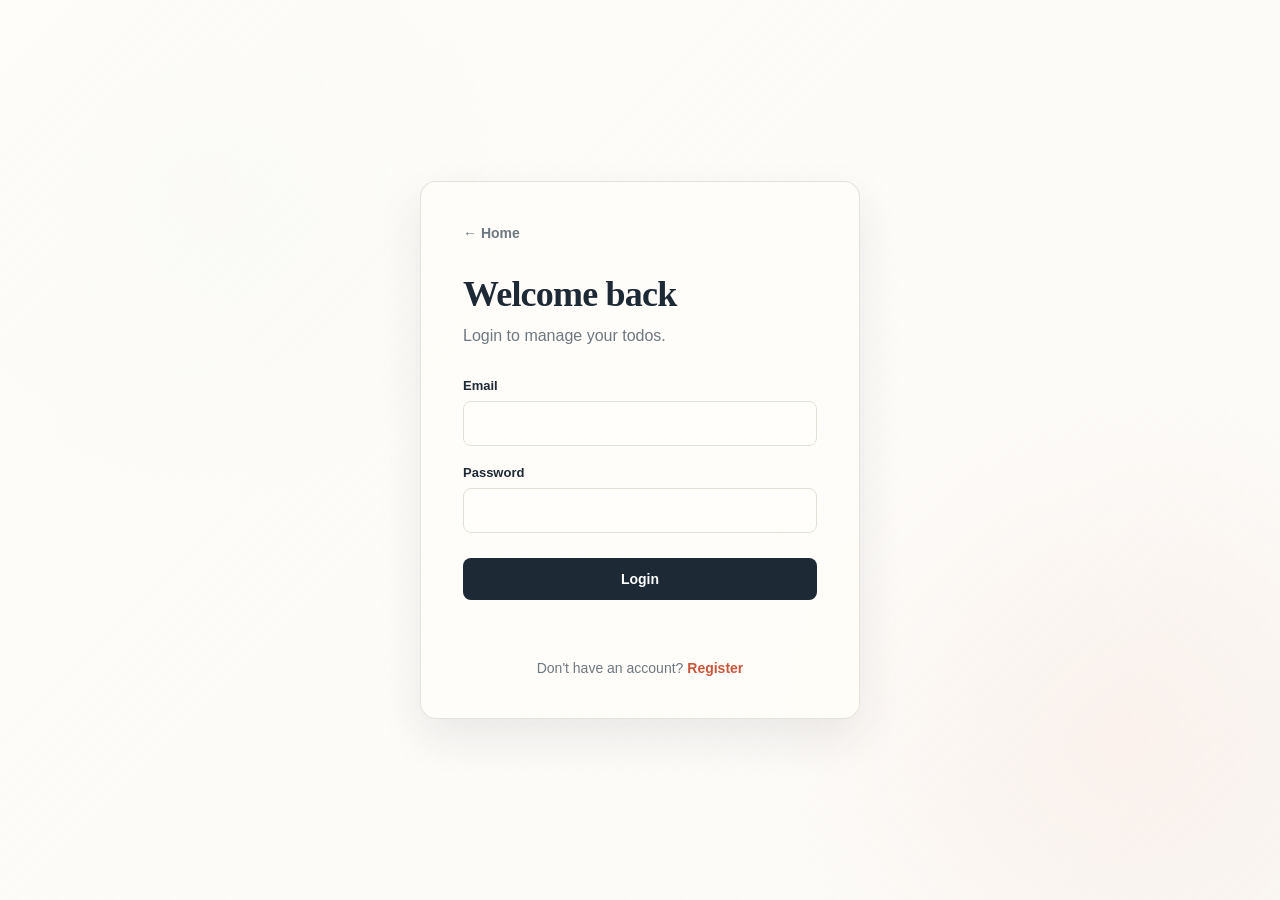
==== login.html @ 617d4ba5 "intial commit" ====
<!DOCTYPE html>
<html lang="en">
<head>
    <meta charset="UTF-8">
    <meta name="viewport" content="width=device-width, initial-scale=1.0">
    <title>Login - Todo App</title>
    <link rel="stylesheet" href="css/style.css">
</head>
<body class="auth-page">
    <div class="auth-card">
        <a href="index.html" class="back-link">← Home</a>
        <h1>Welcome back</h1>
        <p class="auth-subtitle">Login to manage your todos.</p>

        <form id="loginForm">
            <label>Email</label>
            <input type="email" id="loginEmail" required>

            <label>Password</label>
            <input type="password" id="loginPassword" required>

            <button type="submit" class="button full">Login</button>
        </form>

        <p id="loginMessage" class="message"></p>
        <p class="switch-text">Don't have an account? <a href="register.html">Register</a></p>
    </div>

    <script src="js/script.js"></script>
</body>
</html>
---- css/style.css ----
* {
    box-sizing: border-box;
    margin: 0;
    padding: 0;
}
@import url('https://fonts.googleapis.com/css2?family=DM+Sans:wght@400;500;600;700&family=Fraunces:opsz,wght@9..144,600;9..144,700&display=swap');

:root {
    --ink: #1d2935;
    --muted: #6d7880;
    --paper: #f6f3ed;
    --surface: #fffdf9;
    --line: #e4dfd6;
    --accent: #e86f51;
    --accent-dark: #c9563c;
    --teal: #2f7774;
    --shadow: 0 18px 45px rgba(40, 47, 50, 0.09);
}

* {
    box-sizing: border-box;
    margin: 0;
    padding: 0;
}

body {
    min-height: 100vh;
    font-family: "DM Sans", "Trebuchet MS", sans-serif;
    color: var(--ink);
    background: var(--paper);
}

body::before {
    position: fixed;
    z-index: -1;
    inset: 0;
    background: linear-gradient(135deg, rgba(255, 253, 249, 0.9), rgba(246, 243, 237, 0.45));
    content: "";
    pointer-events: none;
}

a {
    color: inherit;
    text-decoration: none;
}

button,
input {
    font: inherit;
}

button,
a {
    transition: transform 180ms ease, background-color 180ms ease, border-color 180ms ease, color 180ms ease, box-shadow 180ms ease;
}

button:focus-visible,
a:focus-visible,
input:focus-visible {
    outline: 3px solid rgba(232, 111, 81, 0.28);
    outline-offset: 3px;
}

.navbar {
    height: 78px;
    padding: 0 7%;
    display: flex;
    align-items: center;
    justify-content: space-between;
    background: rgba(255, 253, 249, 0.86);
    border-bottom: 1px solid rgba(228, 223, 214, 0.8);
    backdrop-filter: blur(14px);
}

.navbar h2 {
    color: var(--ink);
    font-family: Fraunces, Georgia, serif;
    font-size: 24px;
    letter-spacing: -0.4px;
}

.navbar div {
    display: flex;
    align-items: center;
    gap: 26px;
}

.navbar a:not(.nav-button) {
    color: var(--muted);
    font-size: 14px;
    font-weight: 600;
}

.navbar a:not(.nav-button):hover,
.back-link:hover {
    color: var(--accent-dark);
}

.nav-button {
    padding: 11px 18px;
    border-radius: 8px;
    background: var(--ink);
    color: white;
    font-size: 14px;
    font-weight: 700;
}

.nav-button:hover,
.button:hover {
    background: var(--accent-dark);
    box-shadow: 0 8px 18px rgba(201, 86, 60, 0.18);
    transform: translateY(-2px);
}

.hero {
    min-height: calc(100vh - 78px);
    display: flex;
    align-items: center;
    padding: 70px 10%;
    background: radial-gradient(circle at 82% 36%, rgba(232, 111, 81, 0.13), transparent 24%),
        radial-gradient(circle at 10% 80%, rgba(47, 119, 116, 0.1), transparent 22%);
}

.hero-content {
    max-width: 700px;
    animation: rise-in 650ms ease both;
}

.small-title {
    margin-bottom: 17px;
    color: var(--teal);
    font-size: 12px;
    font-weight: 700;
    letter-spacing: 2.4px;
}

.hero h1 {
    max-width: 680px;
    margin-bottom: 24px;
    color: var(--ink);
    font-family: Fraunces, Georgia, serif;
    font-size: clamp(3.2rem, 7vw, 6.2rem);
    line-height: 0.98;
    letter-spacing: -2px;
}

.hero-text {
    max-width: 510px;
    color: var(--muted);
    font-size: 18px;
    line-height: 1.65;
}

.hero-buttons {
    display: flex;
    gap: 12px;
    margin-top: 32px;
}

.button {
    border: 0;
    border-radius: 8px;
    background: var(--ink);
    color: white;
    padding: 13px 22px;
    cursor: pointer;
    font-size: 14px;
    font-weight: 700;
}

.button.secondary {
    border: 1px solid var(--line);
    background: rgba(255, 253, 249, 0.7);
    color: var(--ink);
}

.button.secondary:hover {
    border-color: var(--ink);
    background: var(--surface);
    box-shadow: none;
}

.auth-page {
    min-height: 100vh;
    display: flex;
    align-items: center;
    justify-content: center;
    padding: 28px 20px;
    background: radial-gradient(circle at 15% 20%, rgba(47, 119, 116, 0.13), transparent 28%),
        radial-gradient(circle at 88% 82%, rgba(232, 111, 81, 0.13), transparent 27%);
}

.auth-card {
    width: 100%;
    max-width: 440px;
    padding: 42px;
    border: 1px solid rgba(228, 223, 214, 0.9);
    border-radius: 16px;
    background: rgba(255, 253, 249, 0.88);
    box-shadow: var(--shadow);
    animation: rise-in 500ms ease both;
}

.back-link {
    display: inline-block;
    margin-bottom: 32px;
    color: var(--muted);
    font-size: 14px;
    font-weight: 600;
}

.auth-card h1 {
    margin-bottom: 9px;
    font-family: Fraunces, Georgia, serif;
    font-size: 36px;
    letter-spacing: -0.8px;
}

.auth-subtitle {
    margin-bottom: 30px;
    color: var(--muted);
    line-height: 1.5;
}

.auth-card form {
    display: flex;
    flex-direction: column;
}

label {
    margin-bottom: 8px;
    color: var(--ink);
    font-size: 13px;
    font-weight: 700;
}

input {
    width: 100%;
    margin-bottom: 19px;
    padding: 13px 14px;
    border: 1px solid var(--line);
    border-radius: 8px;
    outline: none;
    background: #fffefa;
    color: var(--ink);
    font-size: 15px;
}

input::placeholder {
    color: #a2a7a5;
}

input:focus {
    border-color: var(--teal);
    box-shadow: 0 0 0 4px rgba(47, 119, 116, 0.1);
}

.full {
    width: 100%;
    margin-top: 6px;
}

.switch-text {
    margin-top: 25px;
    color: var(--muted);
    font-size: 14px;
    text-align: center;
}

.switch-text a {
    color: var(--accent-dark);
    font-weight: 700;
}

.message {
    min-height: 20px;
    margin-top: 15px;
    color: var(--accent-dark);
    font-size: 14px;
    text-align: center;
}

.todo-page {
    min-height: 100vh;
}

.dashboard-nav {
    padding: 0 6%;
}

.user-area {
    display: flex;
    align-items: center;
    gap: 18px;
}

.user-area span {
    max-width: 260px;
    overflow: hidden;
    color: var(--muted);
    font-size: 13px;
    text-overflow: ellipsis;
    white-space: nowrap;
}

.logout-button {
    border: 1px solid var(--line);
    border-radius: 8px;
    background: transparent;
    color: var(--ink);
    padding: 9px 14px;
    cursor: pointer;
    font-size: 13px;
    font-weight: 700;
}

.logout-button:hover {
    border-color: var(--accent);
    color: var(--accent-dark);
}

.todo-container {
    max-width: 920px;
    margin: 0 auto;
    padding: 64px 20px 80px;
}

.todo-header {
    margin-bottom: 28px;
}

.todo-header h1 {
    font-family: Fraunces, Georgia, serif;
    font-size: 46px;
    letter-spacing: -1px;
}

.add-form {
    display: grid;
    grid-template-columns: 1.15fr 1fr auto;
    gap: 10px;
    margin-bottom: 14px;
    padding: 10px;
    border: 1px solid var(--line);
    border-radius: 12px;
    background: rgba(255, 253, 249, 0.7);
}

.add-form input {
    margin: 0;
    border-color: transparent;
    background: var(--surface);
}

.add-form .button {
    min-height: 46px;
}

.todo-list {
    display: flex;
    flex-direction: column;
    gap: 12px;
    margin-top: 28px;
}

.todo-card {
    display: flex;
    align-items: center;
    justify-content: space-between;
    gap: 18px;
    padding: 19px 20px;
    border: 1px solid var(--line);
    border-radius: 12px;
    background: rgba(255, 253, 249, 0.9);
    box-shadow: 0 6px 20px rgba(40, 47, 50, 0.04);
    animation: rise-in 350ms ease both;
}

.todo-card:hover {
    border-color: #cfc6b9;
    box-shadow: 0 12px 28px rgba(40, 47, 50, 0.08);
    transform: translateY(-2px);
}

.todo-info {
    min-width: 0;
    flex: 1;
}

.todo-info h3 {
    margin-bottom: 6px;
    overflow-wrap: anywhere;
    font-size: 17px;
}

.todo-info p {
    overflow-wrap: anywhere;
    color: var(--muted);
    font-size: 14px;
    line-height: 1.45;
}

.completed h3 {
    color: #8a908f;
    text-decoration: line-through;
}

.todo-actions {
    display: flex;
    flex-shrink: 0;
    gap: 7px;
}

.todo-actions button {
    padding: 8px 11px;
    border: 1px solid var(--line);
    border-radius: 7px;
    background: transparent;
    color: var(--ink);
    cursor: pointer;
    font-size: 12px;
    font-weight: 700;
}

.todo-actions button:hover {
    border-color: var(--ink);
    background: var(--surface);
}

.todo-actions .complete-button {
    border-color: var(--teal);
    background: var(--teal);
    color: white;
}

.todo-actions .complete-button:hover {
    border-color: #245f5d;
    background: #245f5d;
}

.complete-button.completed-button {
    border-color: var(--accent);
    background: var(--accent);
}

.complete-button.completed-button:hover {
    border-color: var(--accent-dark);
    background: var(--accent-dark);
}

.todo-card.completed {
    opacity: 0.78;
}

@keyframes rise-in {
    from {
        opacity: 0;
        transform: translateY(12px);
    }
@media (max-width: 700px) {
    .navbar {
        height: 70px;
        padding: 0 5%;
    }

    .navbar div {
        gap: 14px;
    }

    .nav-button {
        padding: 10px 13px;
    }

    .hero {
        min-height: calc(100vh - 70px);
        padding: 58px 8%;
    }

    .hero h1 {
        font-size: clamp(3.1rem, 15vw, 4.4rem);
        letter-spacing: -1.5px;
    }

    .hero-text {
        font-size: 16px;
    }

    .hero-buttons {
        flex-wrap: wrap;
    }

    .auth-card {
        padding: 32px 25px;
    }

    .todo-container {
        padding-top: 46px;
    }

    .todo-header h1 {
        font-size: 40px;
    }

    .add-form {
        grid-template-columns: 1fr;
        padding: 8px;
    }

    .add-form .button {
        width: 100%;
    }

    .todo-card {
        align-items: flex-start;
        flex-direction: column;
    }

    .todo-actions {
        width: 100%;
    }

    .todo-actions button {
        flex: 1;
    }

    .user-area span {
        display: none;
    }
}

@media (prefers-reduced-motion: reduce) {
    *,
    *::before,
    *::after {
        scroll-behavior: auto !important;
        transition-duration: 0.01ms !important;
        animation-duration: 0.01ms !important;
    }
}
body {
    font-family: Arial, sans-serif;
    color: #202124;
    background: #f7f8fa;
}

a {
    color: inherit;
    text-decoration: none;
}

.navbar {
    height: 72px;
    padding: 0 7%;
    display: flex;
    align-items: center;
    justify-content: space-between;
    background: white;
    border-bottom: 1px solid #e8e8e8;
}

.navbar h2 {
    font-size: 22px;
}

.navbar div {
    display: flex;
    align-items: center;
    gap: 24px;
}

.nav-button {
    padding: 10px 18px;
    border-radius: 7px;
    background: #202124;
    color: white;
}

.hero {
    min-height: calc(100vh - 72px);
    display: flex;
    align-items: center;
    padding: 50px 10%;
    background: #f7f8fa;
}

.hero-content {
    max-width: 650px;
}

.small-title {
    font-size: 12px;
    letter-spacing: 2px;
    font-weight: bold;
    color: #777;
    margin-bottom: 16px;
}

.hero h1 {
    font-size: 64px;
    line-height: 1.08;
    margin-bottom: 22px;
}

.hero-text {
    color: #666;
    font-size: 18px;
    line-height: 1.6;
    max-width: 500px;
}

.hero-buttons {
    display: flex;
    gap: 12px;
    margin-top: 30px;
}

.button {
    border: none;
    background: #202124;
    color: white;
    padding: 12px 22px;
    border-radius: 7px;
    font-size: 15px;
    cursor: pointer;
}

.button.secondary {
    background: white;
    color: #202124;
    border: 1px solid #d5d5d5;
}

.auth-page {
    min-height: 100vh;
    display: flex;
    justify-content: center;
    align-items: center;
    padding: 20px;
}

.auth-card {
    width: 100%;
    max-width: 420px;
    background: white;
    padding: 38px;
    border: 1px solid #e5e5e5;
    border-radius: 12px;
    box-shadow: 0 8px 30px rgba(0, 0, 0, 0.05);
}

.back-link {
    color: #666;
    display: inline-block;
    margin-bottom: 30px;
}

.auth-card h1 {
    font-size: 30px;
    margin-bottom: 8px;
}

.auth-subtitle {
    color: #777;
    margin-bottom: 28px;
}

.auth-card form {
    display: flex;
    flex-direction: column;
}

label {
    font-size: 14px;
    font-weight: bold;
    margin-bottom: 7px;
}

input {
    width: 100%;
    padding: 12px 13px;
    border: 1px solid #d8d8d8;
    border-radius: 7px;
    font-size: 15px;
    outline: none;
    margin-bottom: 18px;
}

input:focus {
    border-color: #777;
}

.full {
    width: 100%;
    margin-top: 5px;
}

.switch-text {
    text-align: center;
    color: #777;
    margin-top: 24px;
    font-size: 14px;
}

.switch-text a {
    color: #202124;
    font-weight: bold;
}

.message {
    min-height: 20px;
    margin-top: 15px;
    text-align: center;
    font-size: 14px;
}

.todo-page {
    min-height: 100vh;
}

.dashboard-nav {
    padding: 0 6%;
}

.user-area {
    display: flex;
    gap: 18px;
    align-items: center;
}

.user-area span {
    color: #666;
    font-size: 14px;
}

.logout-button {
    border: 1px solid #ddd;
    background: white;
    padding: 8px 14px;
    border-radius: 6px;
    cursor: pointer;
}

.todo-container {
    max-width: 900px;
    margin: 55px auto;
    padding: 0 20px;
}

.todo-header {
    margin-bottom: 25px;
}

.todo-header h1 {
    font-size: 36px;
}

.add-form {
    display: grid;
    grid-template-columns: 1.2fr 1fr auto;
    gap: 10px;
    margin-bottom: 15px;
}

.add-form input {
    margin: 0;
}

.todo-list {
    display: flex;
    flex-direction: column;
    gap: 12px;
    margin-top: 25px;
}

.todo-card {
    background: white;
    border: 1px solid #e5e5e5;
    border-radius: 9px;
    padding: 18px;
    display: flex;
    align-items: center;
    justify-content: space-between;
    gap: 15px;
}

.todo-info {
    flex: 1;
}

.todo-info h3 {
    margin-bottom: 6px;
}

.todo-info p {
    color: #777;
    font-size: 14px;
}

.completed h3 {
    text-decoration: line-through;
    color: #888;
}

.todo-actions {
    display: flex;
    gap: 7px;
}

.todo-actions button {
    padding: 8px 11px;
    border: 1px solid #ddd;
    background: white;
    border-radius: 6px;
    cursor: pointer;
}

.todo-actions .complete-button {
    background: #202124;
    color: white;
    border-color: #202124;
}

@media (max-width: 700px) {
    .hero h1 {
        font-size: 44px;
    }

    .add-form {
        grid-template-columns: 1fr;
    }

    .navbar {
        padding: 0 5%;
    }

    .user-area span {
        display: none;
    }
}

.complete-button.completed-button {
    background: #2e7d32;
    color: white;
    border-color: #2e7d32;
}

.todo-card.completed {
    opacity: 0.85;
}
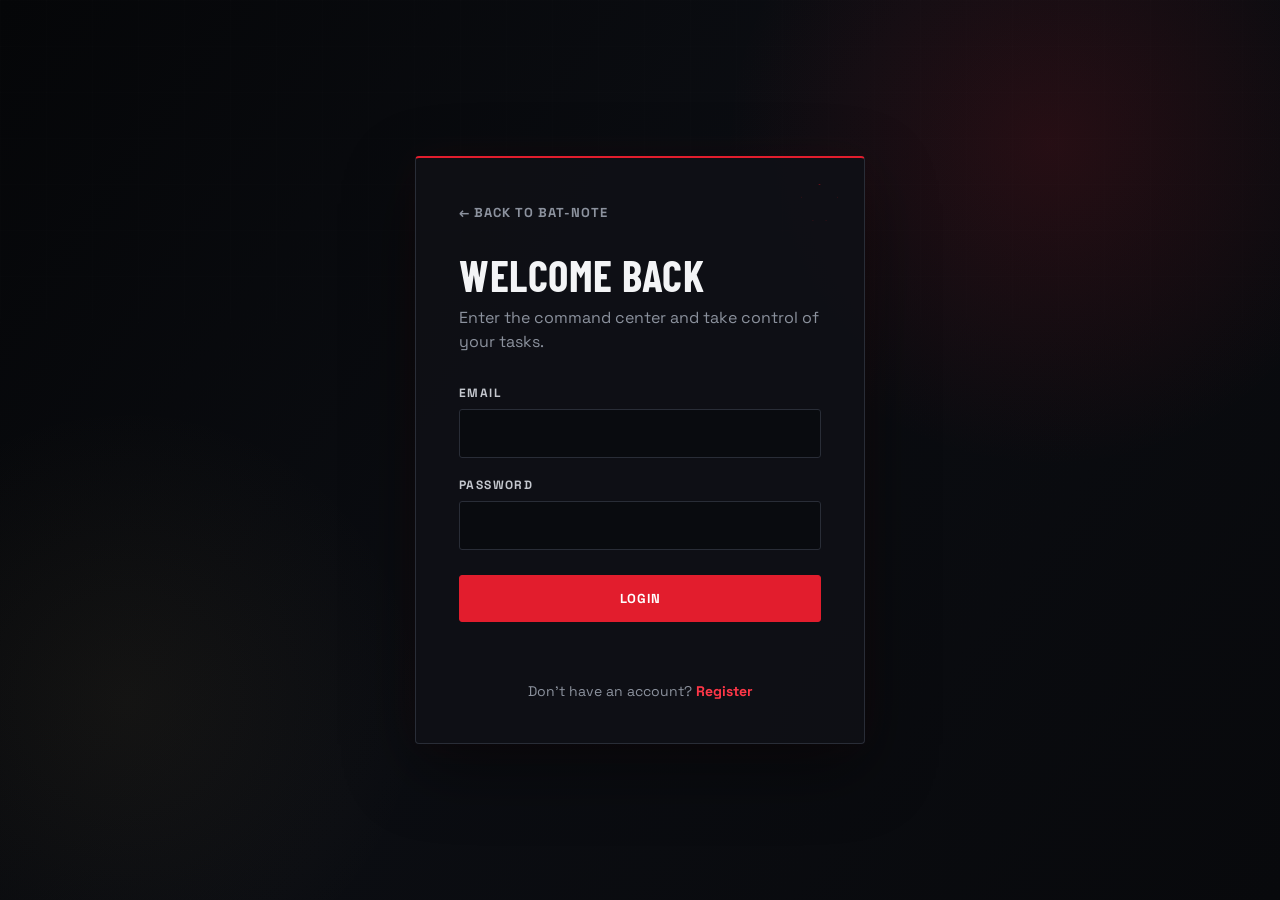
==== commit 47c6cf0e: "bat-note-v1" ====
--- a/login.html
+++ b/login.html
@@ -3,14 +3,14 @@
 <head>
     <meta charset="UTF-8">
     <meta name="viewport" content="width=device-width, initial-scale=1.0">
-    <title>Login - Todo App</title>
+    <title>Login - bat-note</title>
     <link rel="stylesheet" href="css/style.css">
 </head>
 <body class="auth-page">
     <div class="auth-card">
-        <a href="index.html" class="back-link">← Home</a>
+        <a href="index.html" class="back-link">&larr; Back to bat-note</a>
         <h1>Welcome back</h1>
-        <p class="auth-subtitle">Login to manage your todos.</p>
+        <p class="auth-subtitle">Enter the command center and take control of your tasks.</p>
 
         <form id="loginForm">
             <label>Email</label>
--- a/css/style.css
+++ b/css/style.css
@@ -1,42 +1,59 @@
+@import url('https://fonts.googleapis.com/css2?family=Barlow+Condensed:wght@500;600;700&family=Space+Grotesk:wght@400;500;600;700&display=swap');
+
+:root {
+    --void: #050608;
+    --panel: rgba(15, 17, 22, 0.88);
+    --panel-light: #151820;
+    --line: #292d37;
+    --line-bright: #454b58;
+    --white: #f3f4f6;
+    --muted: #8c929e;
+    --red: #e21d2d;
+    --red-bright: #ff3748;
+    --red-dark: #9d101d;
+    --gold: #c6a85c;
+    --shadow: 0 24px 70px rgba(0, 0, 0, 0.45);
+}
+
 * {
     box-sizing: border-box;
     margin: 0;
     padding: 0;
 }
-@import url('https://fonts.googleapis.com/css2?family=DM+Sans:wght@400;500;600;700&family=Fraunces:opsz,wght@9..144,600;9..144,700&display=swap');
-
-:root {
-    --ink: #1d2935;
-    --muted: #6d7880;
-    --paper: #f6f3ed;
-    --surface: #fffdf9;
-    --line: #e4dfd6;
-    --accent: #e86f51;
-    --accent-dark: #c9563c;
-    --teal: #2f7774;
-    --shadow: 0 18px 45px rgba(40, 47, 50, 0.09);
-}
-
-* {
-    box-sizing: border-box;
-    margin: 0;
-    padding: 0;
+
+html {
+    scroll-behavior: smooth;
 }
 
 body {
     min-height: 100vh;
-    font-family: "DM Sans", "Trebuchet MS", sans-serif;
-    color: var(--ink);
-    background: var(--paper);
-}
-
-body::before {
+    overflow-x: hidden;
+    color: var(--white);
+    background: var(--void);
+    font-family: "Space Grotesk", "Trebuchet MS", sans-serif;
+}
+
+body::before,
+body::after {
     position: fixed;
     z-index: -1;
     inset: 0;
-    background: linear-gradient(135deg, rgba(255, 253, 249, 0.9), rgba(246, 243, 237, 0.45));
     content: "";
     pointer-events: none;
+}
+
+body::before {
+    background: radial-gradient(circle at 82% 16%, rgba(226, 29, 45, 0.13), transparent 25%),
+        radial-gradient(circle at 10% 78%, rgba(198, 168, 92, 0.06), transparent 22%),
+        linear-gradient(125deg, #050608 0%, #0b0d12 48%, #08090c 100%);
+}
+
+body::after {
+    opacity: 0.3;
+    background-image: linear-gradient(rgba(255, 255, 255, 0.025) 1px, transparent 1px),
+        linear-gradient(90deg, rgba(255, 255, 255, 0.025) 1px, transparent 1px);
+    background-size: 46px 46px;
+    mask-image: linear-gradient(to bottom, black, transparent 85%);
 }
 
 a {
@@ -50,36 +67,72 @@
 }
 
 button,
-a {
-    transition: transform 180ms ease, background-color 180ms ease, border-color 180ms ease, color 180ms ease, box-shadow 180ms ease;
+a,
+input {
+    transition: transform 220ms ease, background-color 220ms ease, border-color 220ms ease, color 220ms ease, box-shadow 220ms ease, opacity 220ms ease;
 }
 
 button:focus-visible,
 a:focus-visible,
 input:focus-visible {
-    outline: 3px solid rgba(232, 111, 81, 0.28);
-    outline-offset: 3px;
+    outline: 2px solid var(--red-bright);
+    outline-offset: 4px;
 }
 
 .navbar {
-    height: 78px;
+    position: relative;
+    z-index: 2;
+    height: 82px;
     padding: 0 7%;
     display: flex;
     align-items: center;
     justify-content: space-between;
-    background: rgba(255, 253, 249, 0.86);
-    border-bottom: 1px solid rgba(228, 223, 214, 0.8);
-    backdrop-filter: blur(14px);
-}
-
-.navbar h2 {
-    color: var(--ink);
-    font-family: Fraunces, Georgia, serif;
-    font-size: 24px;
-    letter-spacing: -0.4px;
-}
-
-.navbar div {
+    border-bottom: 1px solid rgba(69, 75, 88, 0.55);
+    background: rgba(5, 6, 8, 0.8);
+    backdrop-filter: blur(18px);
+}
+
+.navbar::after {
+    position: absolute;
+    right: 7%;
+    bottom: -1px;
+    left: 7%;
+    height: 1px;
+    background: linear-gradient(90deg, transparent, var(--red), transparent);
+    content: "";
+    opacity: 0.7;
+}
+
+.brand {
+    display: inline-flex;
+    align-items: center;
+    gap: 12px;
+}
+
+.brand img {
+    width: 62px;
+    height: 38px;
+    border: 1px solid var(--red-dark);
+    border-radius: 3px;
+    object-fit: cover;
+    object-position: center;
+    box-shadow: 0 0 18px rgba(226, 29, 45, 0.2);
+}
+
+.brand-name {
+    color: var(--white);
+    font-family: "Barlow Condensed", Impact, sans-serif;
+    font-size: 27px;
+    font-weight: 700;
+    letter-spacing: 2px;
+    text-transform: uppercase;
+}
+
+.brand-name span {
+    color: var(--red-bright);
+}
+
+.navbar > div {
     display: flex;
     align-items: center;
     gap: 26px;
@@ -87,137 +140,178 @@
 
 .navbar a:not(.nav-button) {
     color: var(--muted);
-    font-size: 14px;
-    font-weight: 600;
+    font-size: 13px;
+    font-weight: 700;
+    letter-spacing: 1px;
+    text-transform: uppercase;
 }
 
 .navbar a:not(.nav-button):hover,
 .back-link:hover {
-    color: var(--accent-dark);
+    color: var(--red-bright);
+}
+
+.nav-button,
+.button {
+    border: 1px solid var(--red);
+    border-radius: 3px;
+    background: var(--red);
+    color: white;
+    cursor: pointer;
+    font-size: 13px;
+    font-weight: 700;
+    letter-spacing: 0.8px;
+    text-transform: uppercase;
 }
 
 .nav-button {
     padding: 11px 18px;
-    border-radius: 8px;
-    background: var(--ink);
-    color: white;
-    font-size: 14px;
-    font-weight: 700;
 }
 
 .nav-button:hover,
 .button:hover {
-    background: var(--accent-dark);
-    box-shadow: 0 8px 18px rgba(201, 86, 60, 0.18);
-    transform: translateY(-2px);
+    border-color: var(--red-bright);
+    background: var(--red-bright);
+    box-shadow: 0 0 24px rgba(226, 29, 45, 0.3);
+    transform: translateY(-3px);
 }
 
 .hero {
-    min-height: calc(100vh - 78px);
+    position: relative;
+    min-height: calc(100vh - 82px);
     display: flex;
     align-items: center;
-    padding: 70px 10%;
-    background: radial-gradient(circle at 82% 36%, rgba(232, 111, 81, 0.13), transparent 24%),
-        radial-gradient(circle at 10% 80%, rgba(47, 119, 116, 0.1), transparent 22%);
+    padding: 80px 10%;
+    isolation: isolate;
+}
+
+.hero::before {
+    position: absolute;
+    z-index: -1;
+    right: -8%;
+    bottom: -22%;
+    width: 60vw;
+    height: 75vh;
+    border: 1px solid rgba(226, 29, 45, 0.18);
+    clip-path: polygon(50% 0, 100% 50%, 78% 46%, 68% 100%, 50% 70%, 32% 100%, 22% 46%, 0 50%);
+    opacity: 0.7;
+    transform: rotate(-8deg);
+    animation: bat-shadow 8s ease-in-out infinite alternate;
 }
 
 .hero-content {
+    max-width: 720px;
+    animation: rise-in 700ms cubic-bezier(0.2, 0.8, 0.2, 1) both;
+}
+
+.small-title {
+    margin-bottom: 18px;
+    color: var(--red-bright);
+    font-family: "Barlow Condensed", Impact, sans-serif;
+    font-size: 15px;
+    font-weight: 700;
+    letter-spacing: 4px;
+    text-transform: uppercase;
+}
+
+.hero h1,
+.auth-card h1,
+.todo-header h1 {
+    font-family: "Barlow Condensed", Impact, sans-serif;
+    font-weight: 700;
+    letter-spacing: 0.5px;
+    text-transform: uppercase;
+}
+
+.hero h1 {
     max-width: 700px;
-    animation: rise-in 650ms ease both;
-}
-
-.small-title {
-    margin-bottom: 17px;
-    color: var(--teal);
-    font-size: 12px;
-    font-weight: 700;
-    letter-spacing: 2.4px;
-}
-
-.hero h1 {
-    max-width: 680px;
-    margin-bottom: 24px;
-    color: var(--ink);
-    font-family: Fraunces, Georgia, serif;
-    font-size: clamp(3.2rem, 7vw, 6.2rem);
-    line-height: 0.98;
-    letter-spacing: -2px;
+    margin-bottom: 25px;
+    color: var(--white);
+    font-size: clamp(4rem, 9vw, 8rem);
+    line-height: 0.88;
+    text-shadow: 8px 8px 0 rgba(226, 29, 45, 0.12);
 }
 
 .hero-text {
     max-width: 510px;
     color: var(--muted);
     font-size: 18px;
-    line-height: 1.65;
+    line-height: 1.7;
 }
 
 .hero-buttons {
     display: flex;
     gap: 12px;
-    margin-top: 32px;
+    margin-top: 35px;
 }
 
 .button {
-    border: 0;
-    border-radius: 8px;
-    background: var(--ink);
-    color: white;
-    padding: 13px 22px;
-    cursor: pointer;
-    font-size: 14px;
-    font-weight: 700;
+    padding: 14px 23px;
 }
 
 .button.secondary {
-    border: 1px solid var(--line);
-    background: rgba(255, 253, 249, 0.7);
-    color: var(--ink);
+    border-color: var(--line-bright);
+    background: rgba(21, 24, 32, 0.6);
+    color: var(--white);
 }
 
 .button.secondary:hover {
-    border-color: var(--ink);
-    background: var(--surface);
-    box-shadow: none;
+    border-color: var(--white);
+    background: var(--panel-light);
+    box-shadow: 0 0 20px rgba(255, 255, 255, 0.08);
 }
 
 .auth-page {
-    min-height: 100vh;
     display: flex;
     align-items: center;
     justify-content: center;
+    min-height: 100vh;
     padding: 28px 20px;
-    background: radial-gradient(circle at 15% 20%, rgba(47, 119, 116, 0.13), transparent 28%),
-        radial-gradient(circle at 88% 82%, rgba(232, 111, 81, 0.13), transparent 27%);
 }
 
 .auth-card {
+    position: relative;
     width: 100%;
-    max-width: 440px;
-    padding: 42px;
-    border: 1px solid rgba(228, 223, 214, 0.9);
-    border-radius: 16px;
-    background: rgba(255, 253, 249, 0.88);
-    box-shadow: var(--shadow);
-    animation: rise-in 500ms ease both;
+    max-width: 450px;
+    padding: 43px;
+    border: 1px solid var(--line);
+    border-top: 2px solid var(--red);
+    border-radius: 4px;
+    background: var(--panel);
+    box-shadow: var(--shadow), 0 0 40px rgba(226, 29, 45, 0.06);
+    animation: rise-in 600ms cubic-bezier(0.2, 0.8, 0.2, 1) both;
+}
+
+.auth-card::after {
+    position: absolute;
+    right: 26px;
+    top: 26px;
+    width: 35px;
+    height: 35px;
+    border: 1px solid var(--red-dark);
+    clip-path: polygon(50% 0, 100% 36%, 78% 32%, 68% 100%, 50% 66%, 32% 100%, 22% 32%, 0 36%);
+    content: "";
+    opacity: 0.75;
 }
 
 .back-link {
     display: inline-block;
-    margin-bottom: 32px;
-    color: var(--muted);
-    font-size: 14px;
-    font-weight: 600;
+    margin-bottom: 34px;
+    color: var(--muted);
+    font-size: 13px;
+    font-weight: 700;
+    letter-spacing: 1px;
+    text-transform: uppercase;
 }
 
 .auth-card h1 {
-    margin-bottom: 9px;
-    font-family: Fraunces, Georgia, serif;
-    font-size: 36px;
-    letter-spacing: -0.8px;
+    margin-bottom: 10px;
+    font-size: 43px;
+    line-height: 0.95;
 }
 
 .auth-subtitle {
-    margin-bottom: 30px;
+    margin-bottom: 31px;
     color: var(--muted);
     line-height: 1.5;
 }
@@ -229,30 +323,32 @@
 
 label {
     margin-bottom: 8px;
-    color: var(--ink);
-    font-size: 13px;
-    font-weight: 700;
+    color: #c5c8cf;
+    font-size: 12px;
+    font-weight: 700;
+    letter-spacing: 1.4px;
+    text-transform: uppercase;
 }
 
 input {
     width: 100%;
     margin-bottom: 19px;
-    padding: 13px 14px;
+    padding: 14px;
     border: 1px solid var(--line);
-    border-radius: 8px;
+    border-radius: 3px;
     outline: none;
-    background: #fffefa;
-    color: var(--ink);
+    background: #090b0f;
+    color: var(--white);
     font-size: 15px;
 }
 
 input::placeholder {
-    color: #a2a7a5;
+    color: #5e6470;
 }
 
 input:focus {
-    border-color: var(--teal);
-    box-shadow: 0 0 0 4px rgba(47, 119, 116, 0.1);
+    border-color: var(--red);
+    box-shadow: 0 0 0 3px rgba(226, 29, 45, 0.13), 0 0 18px rgba(226, 29, 45, 0.1);
 }
 
 .full {
@@ -268,14 +364,14 @@
 }
 
 .switch-text a {
-    color: var(--accent-dark);
+    color: var(--red-bright);
     font-weight: 700;
 }
 
 .message {
     min-height: 20px;
     margin-top: 15px;
-    color: var(--accent-dark);
+    color: var(--red-bright);
     font-size: 14px;
     text-align: center;
 }
@@ -304,35 +400,37 @@
 }
 
 .logout-button {
-    border: 1px solid var(--line);
-    border-radius: 8px;
+    padding: 9px 14px;
+    border: 1px solid var(--line-bright);
+    border-radius: 3px;
     background: transparent;
-    color: var(--ink);
-    padding: 9px 14px;
+    color: var(--white);
     cursor: pointer;
-    font-size: 13px;
-    font-weight: 700;
+    font-size: 12px;
+    font-weight: 700;
+    letter-spacing: 1px;
+    text-transform: uppercase;
 }
 
 .logout-button:hover {
-    border-color: var(--accent);
-    color: var(--accent-dark);
+    border-color: var(--red);
+    color: var(--red-bright);
+    transform: translateY(-2px);
 }
 
 .todo-container {
     max-width: 920px;
     margin: 0 auto;
-    padding: 64px 20px 80px;
+    padding: 67px 20px 80px;
 }
 
 .todo-header {
-    margin-bottom: 28px;
+    margin-bottom: 29px;
 }
 
 .todo-header h1 {
-    font-family: Fraunces, Georgia, serif;
-    font-size: 46px;
-    letter-spacing: -1px;
+    font-size: 54px;
+    line-height: 0.95;
 }
 
 .add-form {
@@ -342,18 +440,19 @@
     margin-bottom: 14px;
     padding: 10px;
     border: 1px solid var(--line);
-    border-radius: 12px;
-    background: rgba(255, 253, 249, 0.7);
+    border-radius: 4px;
+    background: rgba(15, 17, 22, 0.8);
+    box-shadow: 0 16px 38px rgba(0, 0, 0, 0.25);
 }
 
 .add-form input {
     margin: 0;
     border-color: transparent;
-    background: var(--surface);
+    background: #090b0f;
 }
 
 .add-form .button {
-    min-height: 46px;
+    min-height: 47px;
 }
 
 .todo-list {
@@ -364,22 +463,25 @@
 }
 
 .todo-card {
+    position: relative;
     display: flex;
     align-items: center;
     justify-content: space-between;
     gap: 18px;
-    padding: 19px 20px;
+    padding: 20px;
     border: 1px solid var(--line);
-    border-radius: 12px;
-    background: rgba(255, 253, 249, 0.9);
-    box-shadow: 0 6px 20px rgba(40, 47, 50, 0.04);
-    animation: rise-in 350ms ease both;
+    border-left: 2px solid var(--red-dark);
+    border-radius: 3px;
+    background: rgba(15, 17, 22, 0.9);
+    box-shadow: 0 8px 26px rgba(0, 0, 0, 0.22);
+    animation: rise-in 400ms cubic-bezier(0.2, 0.8, 0.2, 1) both;
 }
 
 .todo-card:hover {
-    border-color: #cfc6b9;
-    box-shadow: 0 12px 28px rgba(40, 47, 50, 0.08);
-    transform: translateY(-2px);
+    border-color: var(--line-bright);
+    border-left-color: var(--red-bright);
+    box-shadow: 0 15px 34px rgba(0, 0, 0, 0.38), 0 0 22px rgba(226, 29, 45, 0.07);
+    transform: translateX(4px);
 }
 
 .todo-info {
@@ -390,6 +492,7 @@
 .todo-info h3 {
     margin-bottom: 6px;
     overflow-wrap: anywhere;
+    color: var(--white);
     font-size: 17px;
 }
 
@@ -400,11 +503,6 @@
     line-height: 1.45;
 }
 
-.completed h3 {
-    color: #8a908f;
-    text-decoration: line-through;
-}
-
 .todo-actions {
     display: flex;
     flex-shrink: 0;
@@ -413,58 +511,90 @@
 
 .todo-actions button {
     padding: 8px 11px;
-    border: 1px solid var(--line);
-    border-radius: 7px;
+    border: 1px solid var(--line-bright);
+    border-radius: 3px;
     background: transparent;
-    color: var(--ink);
+    color: var(--white);
     cursor: pointer;
     font-size: 12px;
     font-weight: 700;
 }
 
 .todo-actions button:hover {
-    border-color: var(--ink);
-    background: var(--surface);
+    border-color: var(--white);
+    background: var(--panel-light);
+    transform: translateY(-2px);
 }
 
 .todo-actions .complete-button {
-    border-color: var(--teal);
-    background: var(--teal);
-    color: white;
+    border-color: var(--gold);
+    background: rgba(198, 168, 92, 0.12);
+    color: var(--gold);
 }
 
 .todo-actions .complete-button:hover {
-    border-color: #245f5d;
-    background: #245f5d;
+    border-color: var(--gold);
+    background: rgba(198, 168, 92, 0.24);
 }
 
 .complete-button.completed-button {
-    border-color: var(--accent);
-    background: var(--accent);
+    border-color: var(--red);
+    background: rgba(226, 29, 45, 0.15);
+    color: var(--red-bright);
 }
 
 .complete-button.completed-button:hover {
-    border-color: var(--accent-dark);
-    background: var(--accent-dark);
+    background: rgba(226, 29, 45, 0.28);
 }
 
 .todo-card.completed {
-    opacity: 0.78;
+    opacity: 0.62;
+}
+
+.completed h3 {
+    color: var(--muted);
+    text-decoration: line-through;
 }
 
 @keyframes rise-in {
     from {
         opacity: 0;
-        transform: translateY(12px);
-    }
+        transform: translateY(18px);
+    }
+    to {
+        opacity: 1;
+        transform: translateY(0);
+    }
+}
+
+@keyframes bat-shadow {
+    from {
+        opacity: 0.35;
+        transform: rotate(-8deg) scale(0.98);
+    }
+    to {
+        opacity: 0.75;
+        transform: rotate(-4deg) scale(1.03);
+    }
+}
+
 @media (max-width: 700px) {
     .navbar {
         height: 70px;
         padding: 0 5%;
     }
 
-    .navbar div {
+    .navbar > div {
         gap: 14px;
+    }
+
+    .brand img {
+        width: 52px;
+        height: 32px;
+    }
+
+    .brand-name {
+        font-size: 23px;
     }
 
     .nav-button {
@@ -477,8 +607,7 @@
     }
 
     .hero h1 {
-        font-size: clamp(3.1rem, 15vw, 4.4rem);
-        letter-spacing: -1.5px;
+        font-size: clamp(3.7rem, 17vw, 5.4rem);
     }
 
     .hero-text {
@@ -498,7 +627,7 @@
     }
 
     .todo-header h1 {
-        font-size: 40px;
+        font-size: 46px;
     }
 
     .add-form {
@@ -537,313 +666,3 @@
         animation-duration: 0.01ms !important;
     }
 }
-body {
-    font-family: Arial, sans-serif;
-    color: #202124;
-    background: #f7f8fa;
-}
-
-a {
-    color: inherit;
-    text-decoration: none;
-}
-
-.navbar {
-    height: 72px;
-    padding: 0 7%;
-    display: flex;
-    align-items: center;
-    justify-content: space-between;
-    background: white;
-    border-bottom: 1px solid #e8e8e8;
-}
-
-.navbar h2 {
-    font-size: 22px;
-}
-
-.navbar div {
-    display: flex;
-    align-items: center;
-    gap: 24px;
-}
-
-.nav-button {
-    padding: 10px 18px;
-    border-radius: 7px;
-    background: #202124;
-    color: white;
-}
-
-.hero {
-    min-height: calc(100vh - 72px);
-    display: flex;
-    align-items: center;
-    padding: 50px 10%;
-    background: #f7f8fa;
-}
-
-.hero-content {
-    max-width: 650px;
-}
-
-.small-title {
-    font-size: 12px;
-    letter-spacing: 2px;
-    font-weight: bold;
-    color: #777;
-    margin-bottom: 16px;
-}
-
-.hero h1 {
-    font-size: 64px;
-    line-height: 1.08;
-    margin-bottom: 22px;
-}
-
-.hero-text {
-    color: #666;
-    font-size: 18px;
-    line-height: 1.6;
-    max-width: 500px;
-}
-
-.hero-buttons {
-    display: flex;
-    gap: 12px;
-    margin-top: 30px;
-}
-
-.button {
-    border: none;
-    background: #202124;
-    color: white;
-    padding: 12px 22px;
-    border-radius: 7px;
-    font-size: 15px;
-    cursor: pointer;
-}
-
-.button.secondary {
-    background: white;
-    color: #202124;
-    border: 1px solid #d5d5d5;
-}
-
-.auth-page {
-    min-height: 100vh;
-    display: flex;
-    justify-content: center;
-    align-items: center;
-    padding: 20px;
-}
-
-.auth-card {
-    width: 100%;
-    max-width: 420px;
-    background: white;
-    padding: 38px;
-    border: 1px solid #e5e5e5;
-    border-radius: 12px;
-    box-shadow: 0 8px 30px rgba(0, 0, 0, 0.05);
-}
-
-.back-link {
-    color: #666;
-    display: inline-block;
-    margin-bottom: 30px;
-}
-
-.auth-card h1 {
-    font-size: 30px;
-    margin-bottom: 8px;
-}
-
-.auth-subtitle {
-    color: #777;
-    margin-bottom: 28px;
-}
-
-.auth-card form {
-    display: flex;
-    flex-direction: column;
-}
-
-label {
-    font-size: 14px;
-    font-weight: bold;
-    margin-bottom: 7px;
-}
-
-input {
-    width: 100%;
-    padding: 12px 13px;
-    border: 1px solid #d8d8d8;
-    border-radius: 7px;
-    font-size: 15px;
-    outline: none;
-    margin-bottom: 18px;
-}
-
-input:focus {
-    border-color: #777;
-}
-
-.full {
-    width: 100%;
-    margin-top: 5px;
-}
-
-.switch-text {
-    text-align: center;
-    color: #777;
-    margin-top: 24px;
-    font-size: 14px;
-}
-
-.switch-text a {
-    color: #202124;
-    font-weight: bold;
-}
-
-.message {
-    min-height: 20px;
-    margin-top: 15px;
-    text-align: center;
-    font-size: 14px;
-}
-
-.todo-page {
-    min-height: 100vh;
-}
-
-.dashboard-nav {
-    padding: 0 6%;
-}
-
-.user-area {
-    display: flex;
-    gap: 18px;
-    align-items: center;
-}
-
-.user-area span {
-    color: #666;
-    font-size: 14px;
-}
-
-.logout-button {
-    border: 1px solid #ddd;
-    background: white;
-    padding: 8px 14px;
-    border-radius: 6px;
-    cursor: pointer;
-}
-
-.todo-container {
-    max-width: 900px;
-    margin: 55px auto;
-    padding: 0 20px;
-}
-
-.todo-header {
-    margin-bottom: 25px;
-}
-
-.todo-header h1 {
-    font-size: 36px;
-}
-
-.add-form {
-    display: grid;
-    grid-template-columns: 1.2fr 1fr auto;
-    gap: 10px;
-    margin-bottom: 15px;
-}
-
-.add-form input {
-    margin: 0;
-}
-
-.todo-list {
-    display: flex;
-    flex-direction: column;
-    gap: 12px;
-    margin-top: 25px;
-}
-
-.todo-card {
-    background: white;
-    border: 1px solid #e5e5e5;
-    border-radius: 9px;
-    padding: 18px;
-    display: flex;
-    align-items: center;
-    justify-content: space-between;
-    gap: 15px;
-}
-
-.todo-info {
-    flex: 1;
-}
-
-.todo-info h3 {
-    margin-bottom: 6px;
-}
-
-.todo-info p {
-    color: #777;
-    font-size: 14px;
-}
-
-.completed h3 {
-    text-decoration: line-through;
-    color: #888;
-}
-
-.todo-actions {
-    display: flex;
-    gap: 7px;
-}
-
-.todo-actions button {
-    padding: 8px 11px;
-    border: 1px solid #ddd;
-    background: white;
-    border-radius: 6px;
-    cursor: pointer;
-}
-
-.todo-actions .complete-button {
-    background: #202124;
-    color: white;
-    border-color: #202124;
-}
-
-@media (max-width: 700px) {
-    .hero h1 {
-        font-size: 44px;
-    }
-
-    .add-form {
-        grid-template-columns: 1fr;
-    }
-
-    .navbar {
-        padding: 0 5%;
-    }
-
-    .user-area span {
-        display: none;
-    }
-}
-
-.complete-button.completed-button {
-    background: #2e7d32;
-    color: white;
-    border-color: #2e7d32;
-}
-
-.todo-card.completed {
-    opacity: 0.85;
-}
